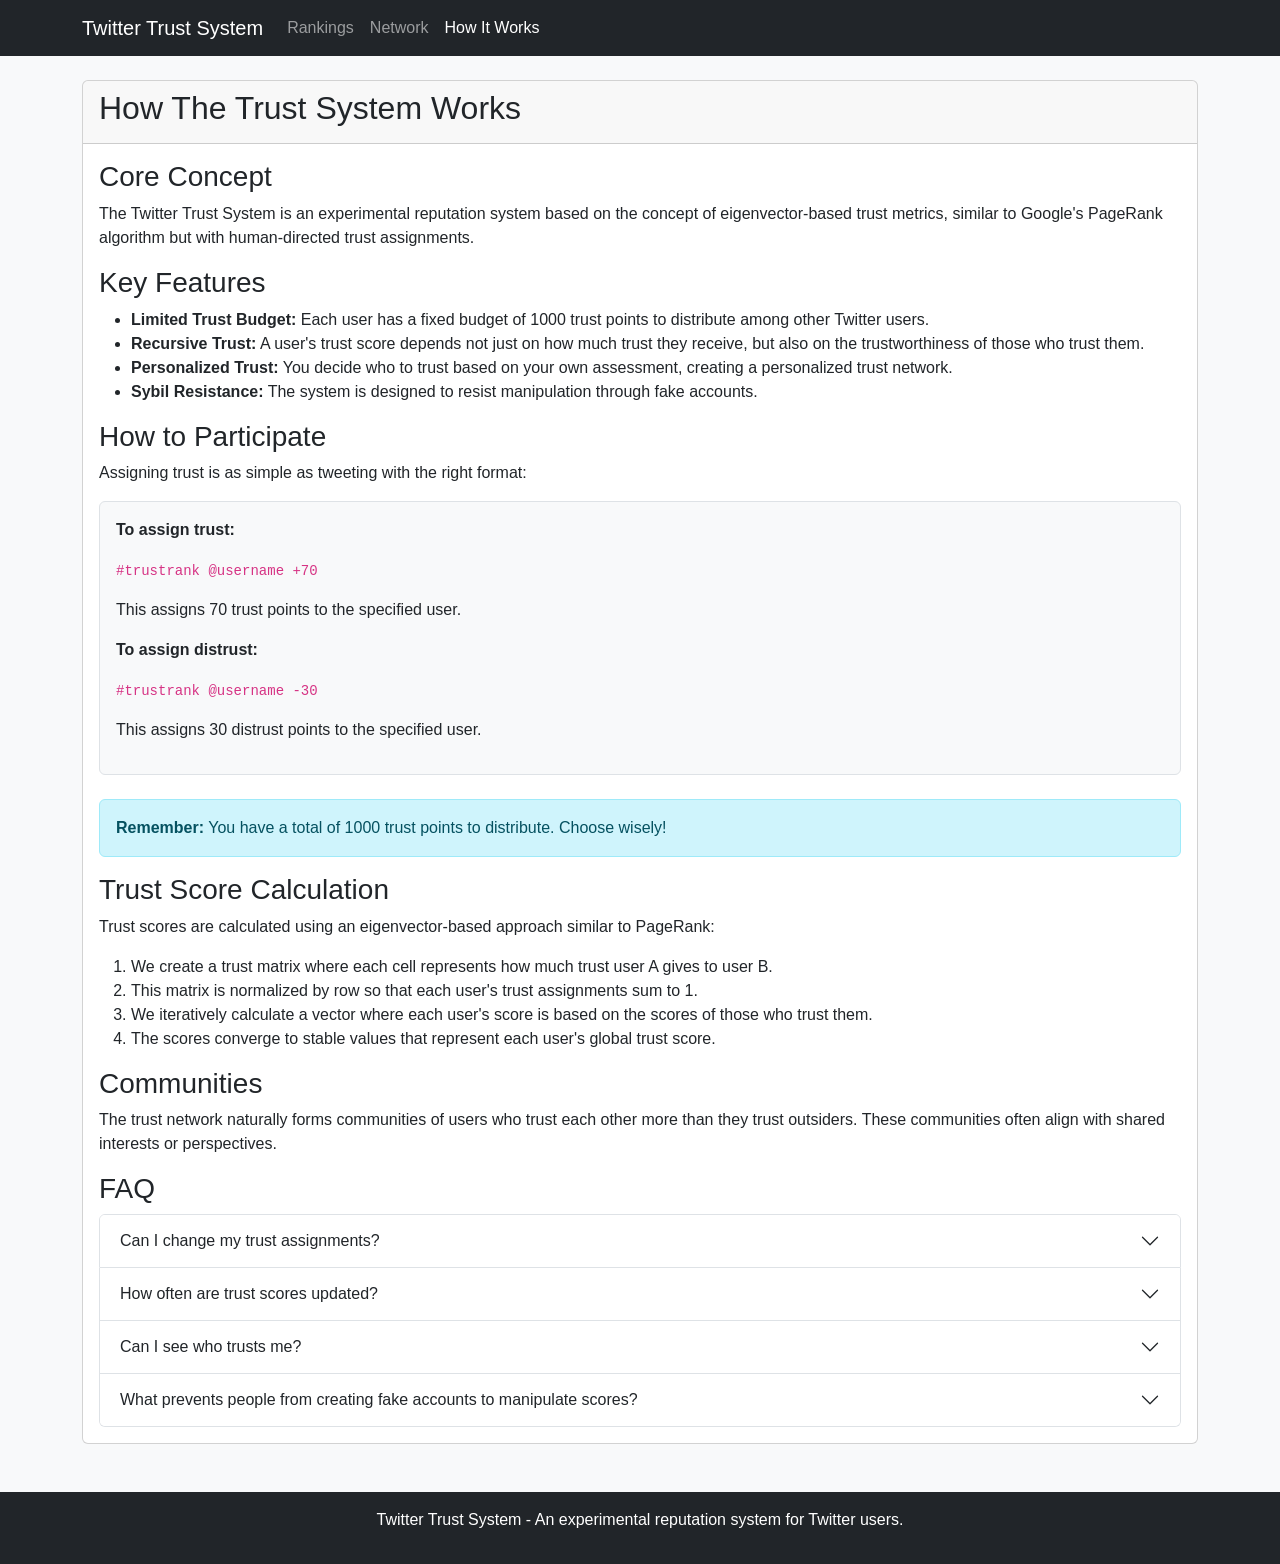
==== how-it-works.html @ 92eb6924 "Initial commit with trust system website" ====
<!DOCTYPE html>
<html lang="en">
<head>
    <meta charset="UTF-8">
    <meta name="viewport" content="width=device-width, initial-scale=1.0">
    <title>How It Works - Twitter Trust System</title>
    <link rel="stylesheet" href="https://cdn.jsdelivr.net/npm/bootstrap@5.3.0/dist/css/bootstrap.min.css">
    <link rel="stylesheet" href="css/styles.css">
</head>
<body>
    <nav class="navbar navbar-expand-lg navbar-dark bg-dark">
        <div class="container">
            <a class="navbar-brand" href="#">Twitter Trust System</a>
            <button class="navbar-toggler" type="button" data-bs-toggle="collapse" data-bs-target="#navbarNav">
                <span class="navbar-toggler-icon"></span>
            </button>
            <div class="collapse navbar-collapse" id="navbarNav">
                <ul class="navbar-nav">
                    <li class="nav-item">
                        <a class="nav-link" href="index.html">Rankings</a>
                    </li>
                    <li class="nav-item">
                        <a class="nav-link" href="network.html">Network</a>
                    </li>
                    <li class="nav-item">
                        <a class="nav-link active" href="how-it-works.html">How It Works</a>
                    </li>
                </ul>
            </div>
        </div>
    </nav>

    <div class="container mt-4">
        <div class="row">
            <div class="col-md-12">
                <div class="card">
                    <div class="card-header">
                        <h2>How The Trust System Works</h2>
                    </div>
                    <div class="card-body">
                        <h3>Core Concept</h3>
                        <p>
                            The Twitter Trust System is an experimental reputation system based on the concept of 
                            eigenvector-based trust metrics, similar to Google's PageRank algorithm but with human-directed 
                            trust assignments.
                        </p>
                        
                        <h3>Key Features</h3>
                        <ul>
                            <li>
                                <strong>Limited Trust Budget:</strong> Each user has a fixed budget of 1000 trust points to distribute 
                                among other Twitter users.
                            </li>
                            <li>
                                <strong>Recursive Trust:</strong> A user's trust score depends not just on how much trust they receive, 
                                but also on the trustworthiness of those who trust them.
                            </li>
                            <li>
                                <strong>Personalized Trust:</strong> You decide who to trust based on your own assessment, creating a 
                                personalized trust network.
                            </li>
                            <li>
                                <strong>Sybil Resistance:</strong> The system is designed to resist manipulation through fake accounts.
                            </li>
                        </ul>
                        
                        <h3>How to Participate</h3>
                        <p>Assigning trust is as simple as tweeting with the right format:</p>
                        
                        <div class="example-box p-3 mb-4 border rounded">
                            <p><strong>To assign trust:</strong></p>
                            <p class="text-primary"><code>#trustrank @username +70</code></p>
                            <p>This assigns 70 trust points to the specified user.</p>
                            
                            <p><strong>To assign distrust:</strong></p>
                            <p class="text-primary"><code>#trustrank @username -30</code></p>
                            <p>This assigns 30 distrust points to the specified user.</p>
                        </div>
                        
                        <div class="alert alert-info">
                            <strong>Remember:</strong> You have a total of 1000 trust points to distribute. Choose wisely!
                        </div>
                        
                        <h3>Trust Score Calculation</h3>
                        <p>
                            Trust scores are calculated using an eigenvector-based approach similar to PageRank:
                        </p>
                        <ol>
                            <li>We create a trust matrix where each cell represents how much trust user A gives to user B.</li>
                            <li>This matrix is normalized by row so that each user's trust assignments sum to 1.</li>
                            <li>We iteratively calculate a vector where each user's score is based on the scores of those who trust them.</li>
                            <li>The scores converge to stable values that represent each user's global trust score.</li>
                        </ol>
                        
                        <h3>Communities</h3>
                        <p>
                            The trust network naturally forms communities of users who trust each other more than they trust 
                            outsiders. These communities often align with shared interests or perspectives.
                        </p>
                        
                        <h3>FAQ</h3>
                        <div class="accordion" id="faqAccordion">
                            <div class="accordion-item">
                                <h2 class="accordion-header" id="headingOne">
                                    <button class="accordion-button collapsed" type="button" data-bs-toggle="collapse" data-bs-target="#collapseOne">
                                        Can I change my trust assignments?
                                    </button>
                                </h2>
                                <div id="collapseOne" class="accordion-collapse collapse" data-bs-parent="#faqAccordion">
                                    <div class="accordion-body">
                                        Yes! Simply tweet a new trust assignment for the same user. The new value will replace your previous assignment.
                                    </div>
                                </div>
                            </div>
                            
                            <div class="accordion-item">
                                <h2 class="accordion-header" id="headingTwo">
                                    <button class="accordion-button collapsed" type="button" data-bs-toggle="collapse" data-bs-target="#collapseTwo">
                                        How often are trust scores updated?
                                    </button>
                                </h2>
                                <div id="collapseTwo" class="accordion-collapse collapse" data-bs-parent="#faqAccordion">
                                    <div class="accordion-body">
                                        Trust scores are calculated and updated once per day.
                                    </div>
                                </div>
                            </div>
                            
                            <div class="accordion-item">
                                <h2 class="accordion-header" id="headingThree">
                                    <button class="accordion-button collapsed" type="button" data-bs-toggle="collapse" data-bs-target="#collapseThree">
                                        Can I see who trusts me?
                                    </button>
                                </h2>
                                <div id="collapseThree" class="accordion-collapse collapse" data-bs-parent="#faqAccordion">
                                    <div class="accordion-body">
                                        Yes, in the network visualization you can see all trust relationships. Hover over your username to see who trusts you.
                                    </div>
                                </div>
                            </div>
                            
                            <div class="accordion-item">
                                <h2 class="accordion-header" id="headingFour">
                                    <button class="accordion-button collapsed" type="button" data-bs-toggle="collapse" data-bs-target="#collapseFour">
                                        What prevents people from creating fake accounts to manipulate scores?
                                    </button>
                                </h2>
                                <div id="collapseFour" class="accordion-collapse collapse" data-bs-parent="#faqAccordion">
                                    <div class="accordion-body">
                                        The eigenvector-based calculation means that trust from low-trusted accounts has minimal impact. 
                                        New accounts must first earn trust from established users before they can significantly influence the network.
                                    </div>
                                </div>
                            </div>
                        </div>
                    </div>
                </div>
            </div>
        </div>
    </div>

    <footer class="bg-dark text-white mt-5 py-3">
        <div class="container text-center">
            <p>Twitter Trust System - An experimental reputation system for Twitter users.</p>
        </div>
    </footer>

    <script src="https://cdn.jsdelivr.net/npm/bootstrap@5.3.0/dist/js/bootstrap.bundle.min.js"></script>
</body>
</html>
---- css/styles.css ----
/* General styles */
body {
    background-color: #f8f9fa;
    font-family: -apple-system, BlinkMacSystemFont, 'Segoe UI', Roboto, Oxygen, Ubuntu, Cantarell, 'Open Sans', 'Helvetica Neue', sans-serif;
}

/* Network visualization */
#network-visualization {
    width: 100%;
    height: 80vh;
    background-color: #f0f0f0;
    border-radius: 0 0 0.25rem 0.25rem;
}

/* User details */
#node-details {
    min-height: 200px;
}

#rankingsTable tr {
    cursor: pointer;
}

/* Tooltip styles */
.tooltip {
    position: absolute;
    padding: 10px;
    background-color: rgba(0, 0, 0, 0.8);
    color: white;
    border-radius: 5px;
    pointer-events: none;
    z-index: 1000;
    max-width: 250px;
}

/* Community colors */
.community-marker {
    display: inline-block;
    width: 15px;
    height: 15px;
    border-radius: 50%;
    margin-right: 8px;
}

/* Link styles */
a.twitter-link {
    color: #1DA1F2;
    text-decoration: none;
}

a.twitter-link:hover {
    text-decoration: underline;
}

/* Examples */
.example-box {
    background-color: #f8f9fa;
}

/* User card */
.user-card {
    transition: transform 0.2s;
}

.user-card:hover {
    transform: translateY(-5px);
    box-shadow: 0 4px 8px rgba(0,0,0,0.1);
}

/* Network controls */
.controls {
    display: flex;
    gap: 10px;
}
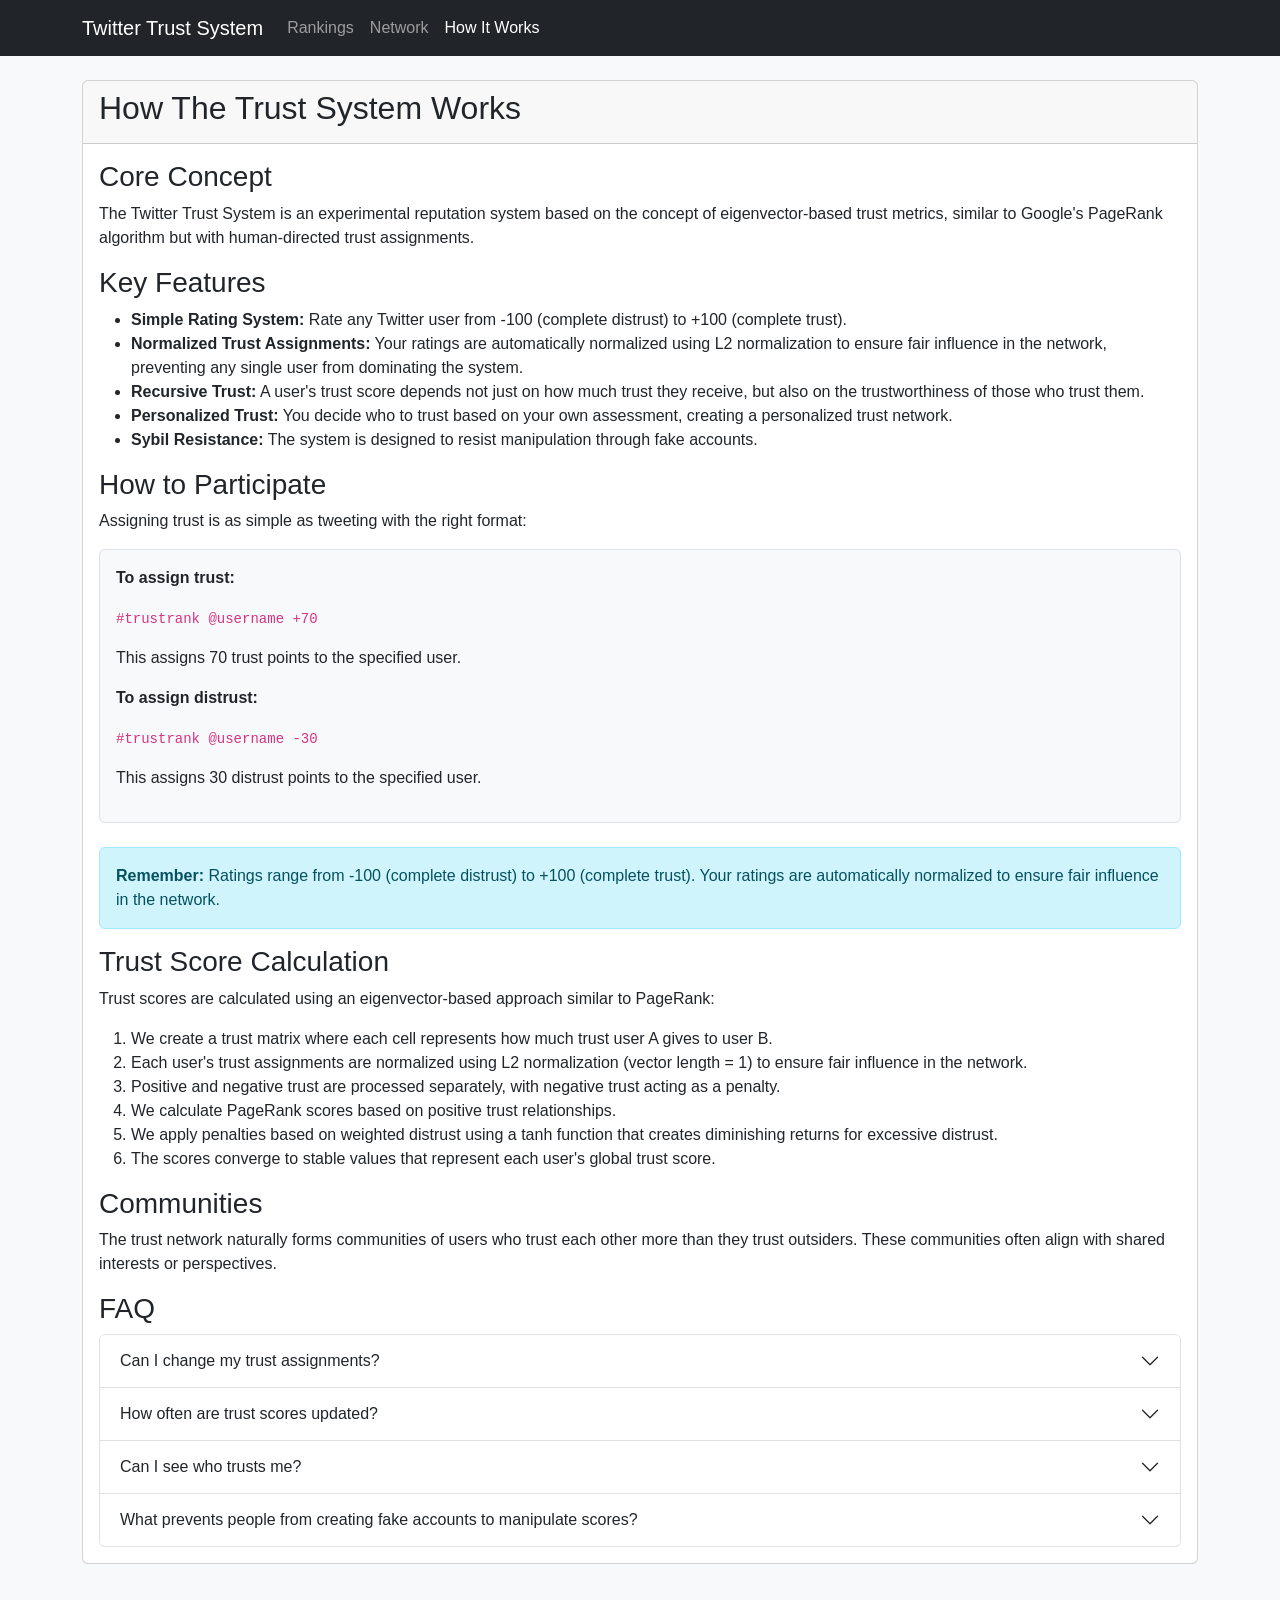
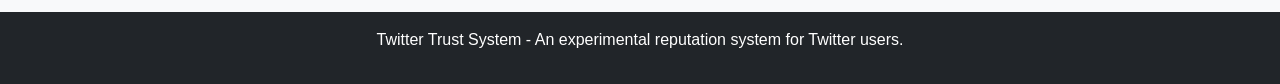
==== commit b1828bf7: "Update documentation to accurately describe L2 normalization instead of fixed trust budget" ====
--- a/how-it-works.html
+++ b/how-it-works.html
@@ -48,8 +48,12 @@
                         <h3>Key Features</h3>
                         <ul>
                             <li>
-                                <strong>Limited Trust Budget:</strong> Each user has a fixed budget of 1000 trust points to distribute 
-                                among other Twitter users.
+                                <strong>Simple Rating System:</strong> Rate any Twitter user from -100 (complete distrust) 
+                                to +100 (complete trust).
+                            </li>
+                            <li>
+                                <strong>Normalized Trust Assignments:</strong> Your ratings are automatically normalized using L2 normalization 
+                                to ensure fair influence in the network, preventing any single user from dominating the system.
                             </li>
                             <li>
                                 <strong>Recursive Trust:</strong> A user's trust score depends not just on how much trust they receive, 
@@ -78,7 +82,7 @@
                         </div>
                         
                         <div class="alert alert-info">
-                            <strong>Remember:</strong> You have a total of 1000 trust points to distribute. Choose wisely!
+                            <strong>Remember:</strong> Ratings range from -100 (complete distrust) to +100 (complete trust). Your ratings are automatically normalized to ensure fair influence in the network.
                         </div>
                         
                         <h3>Trust Score Calculation</h3>
@@ -87,8 +91,10 @@
                         </p>
                         <ol>
                             <li>We create a trust matrix where each cell represents how much trust user A gives to user B.</li>
-                            <li>This matrix is normalized by row so that each user's trust assignments sum to 1.</li>
-                            <li>We iteratively calculate a vector where each user's score is based on the scores of those who trust them.</li>
+                            <li>Each user's trust assignments are normalized using L2 normalization (vector length = 1) to ensure fair influence in the network.</li>
+                            <li>Positive and negative trust are processed separately, with negative trust acting as a penalty.</li>
+                            <li>We calculate PageRank scores based on positive trust relationships.</li>
+                            <li>We apply penalties based on weighted distrust using a tanh function that creates diminishing returns for excessive distrust.</li>
                             <li>The scores converge to stable values that represent each user's global trust score.</li>
                         </ol>
                         
@@ -121,7 +127,7 @@
                                 </h2>
                                 <div id="collapseTwo" class="accordion-collapse collapse" data-bs-parent="#faqAccordion">
                                     <div class="accordion-body">
-                                        Trust scores are calculated and updated once per day.
+                                        Trust scores are calculated and updated every 10 minutes.
                                     </div>
                                 </div>
                             </div>
@@ -149,6 +155,7 @@
                                     <div class="accordion-body">
                                         The eigenvector-based calculation means that trust from low-trusted accounts has minimal impact. 
                                         New accounts must first earn trust from established users before they can significantly influence the network.
+                                        Additionally, L2 normalization ensures that no single user can have an outsized influence on the system.
                                     </div>
                                 </div>
                             </div>
